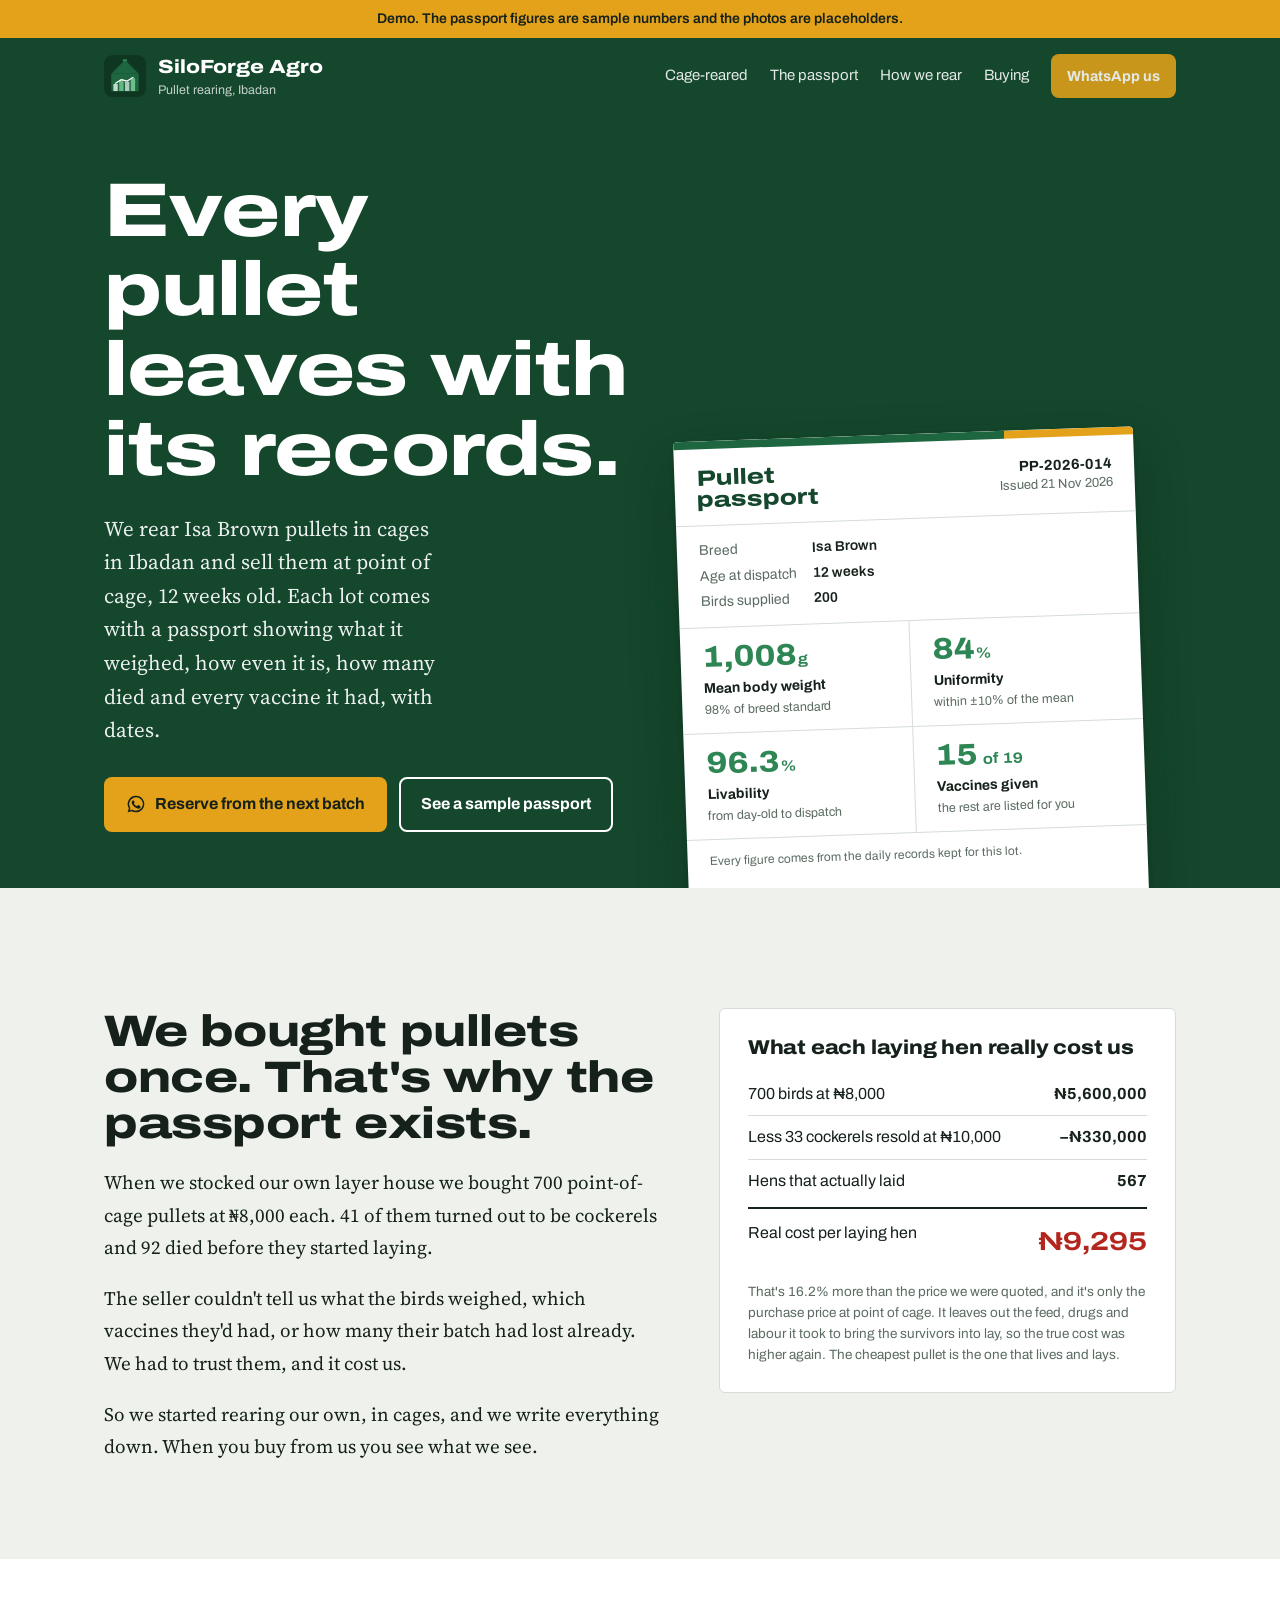
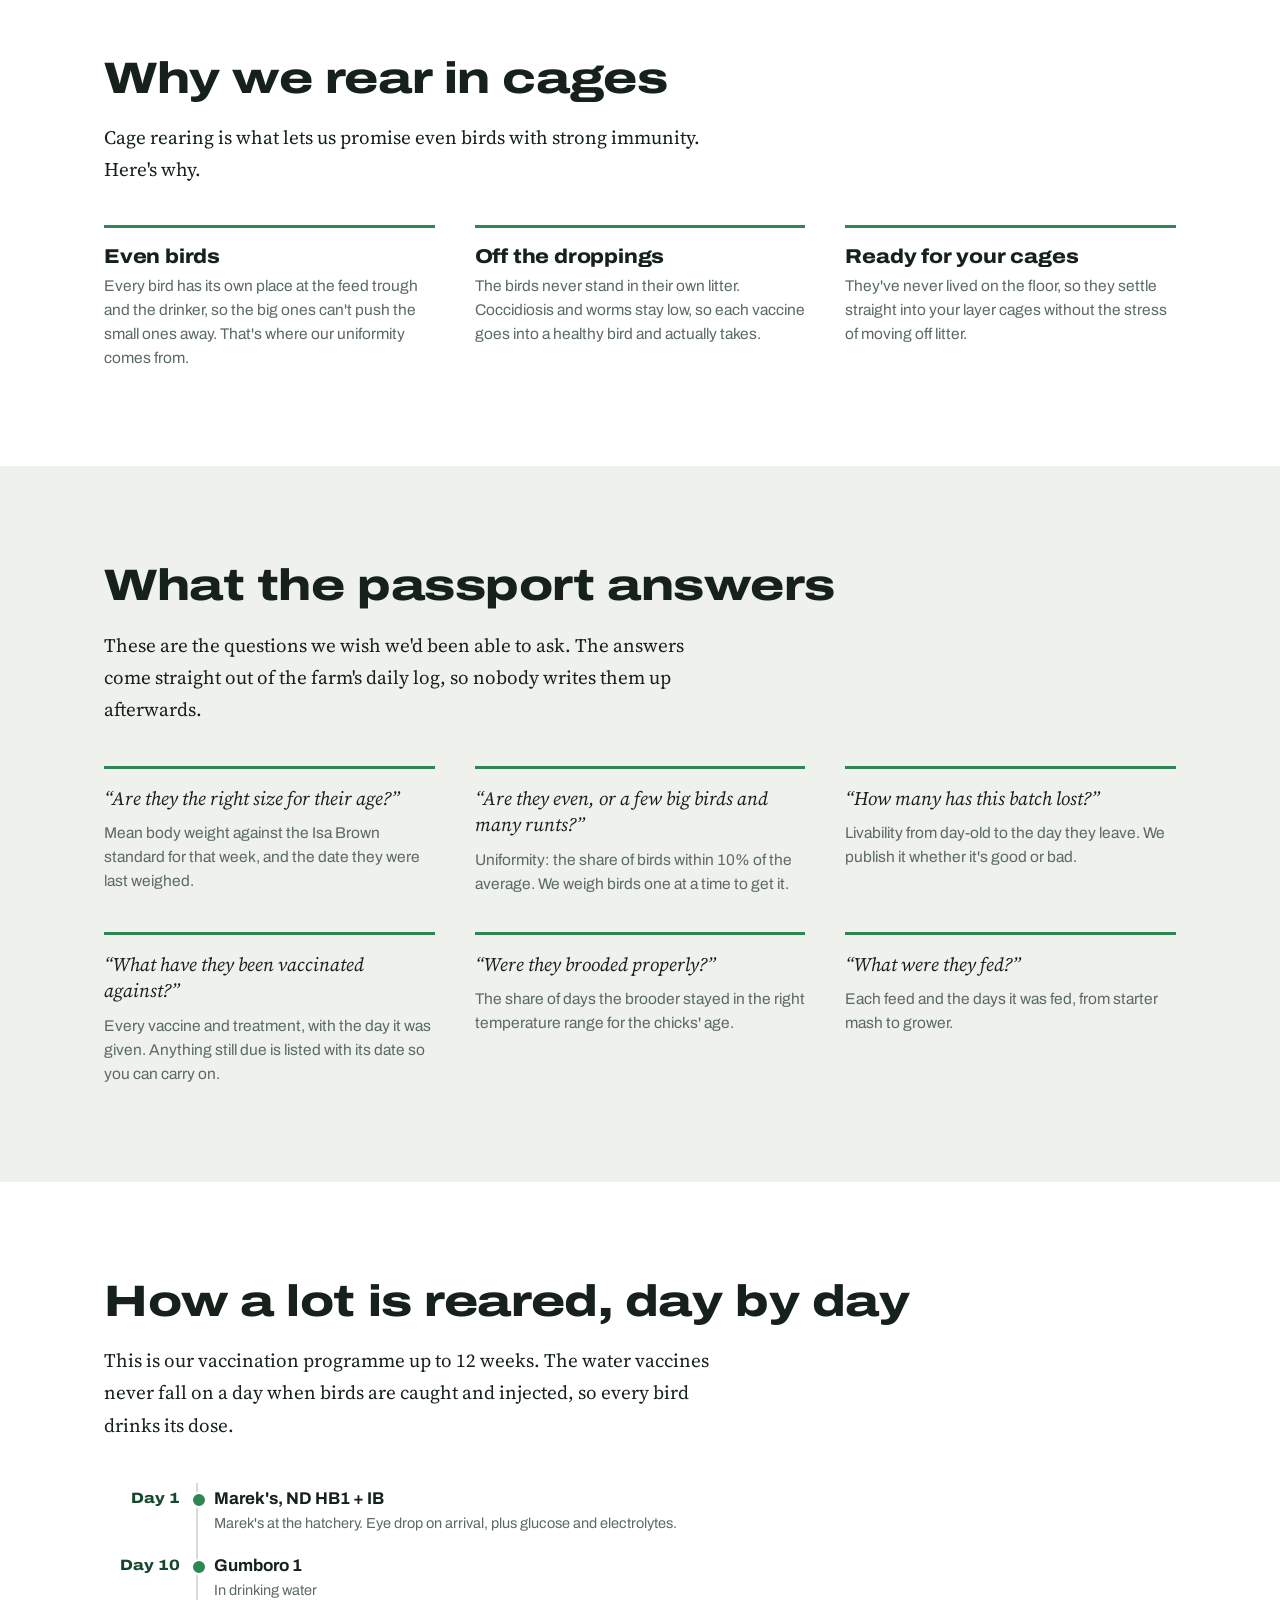
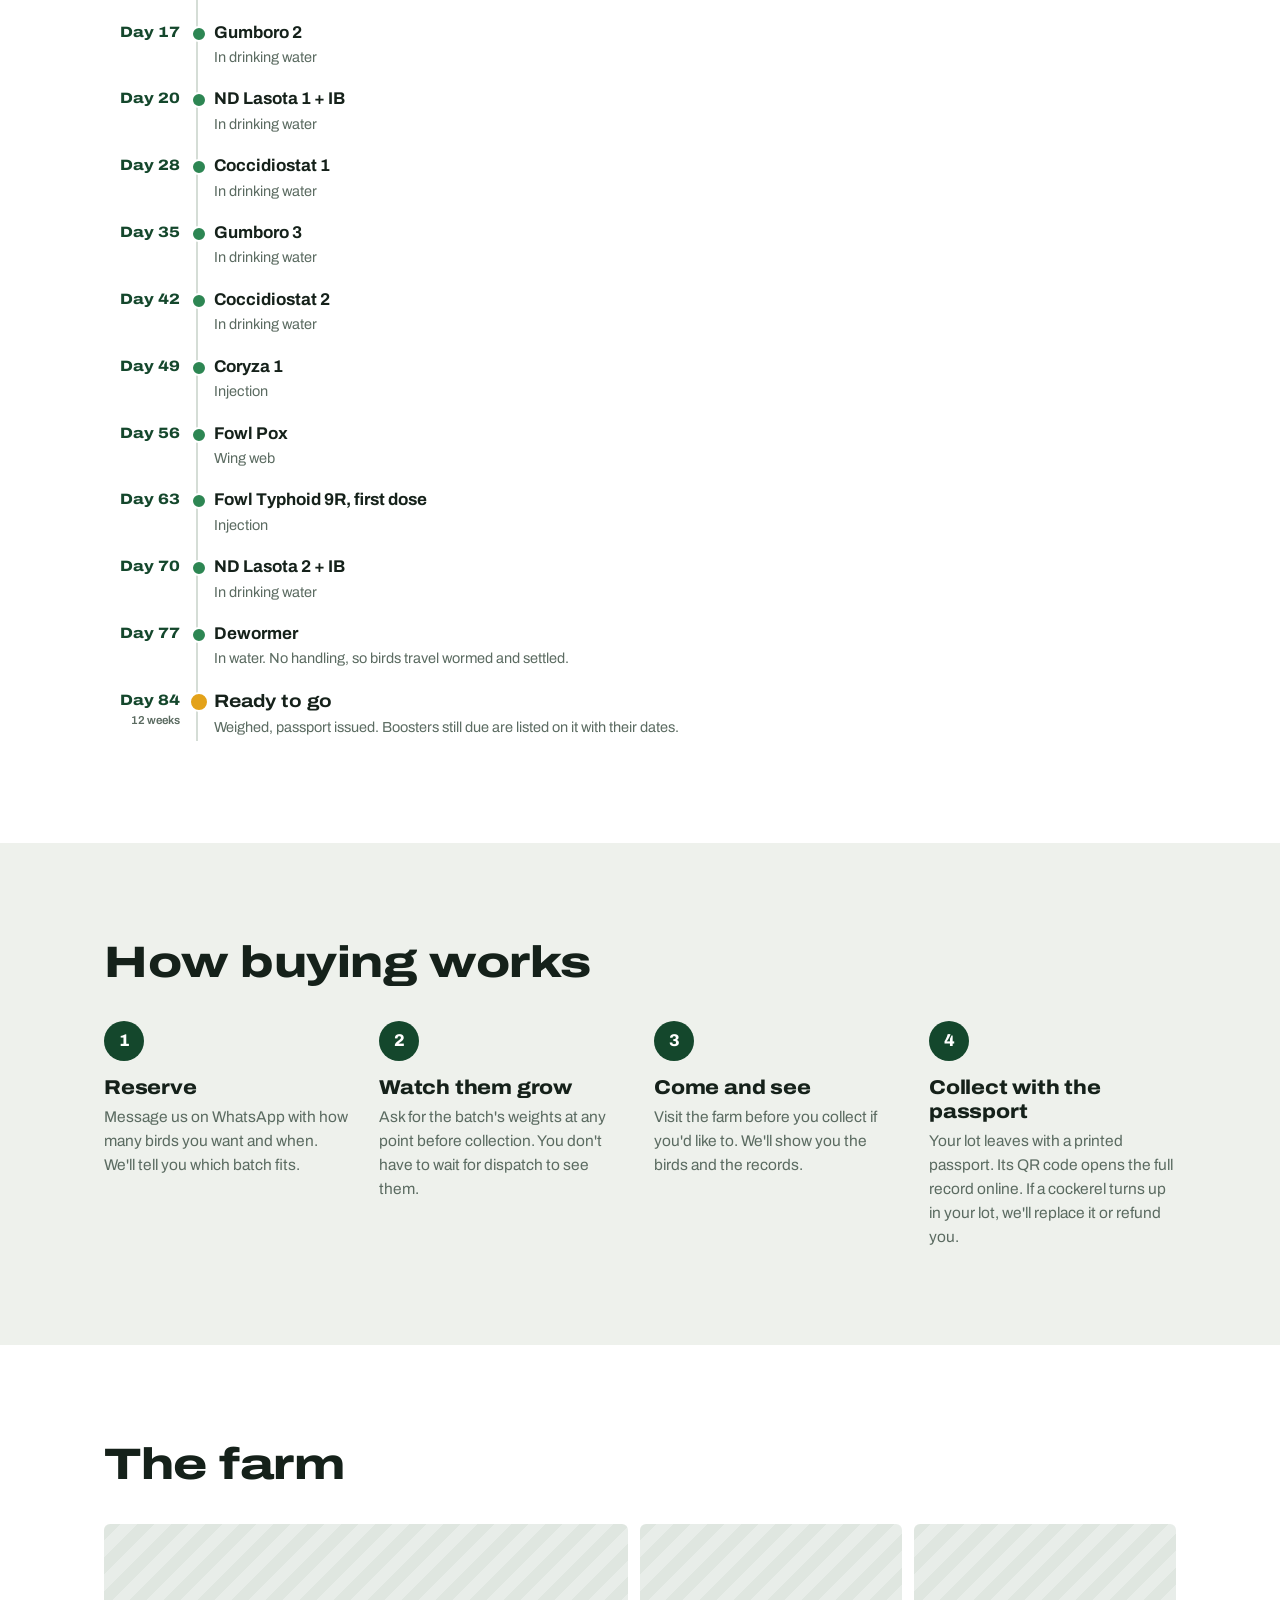
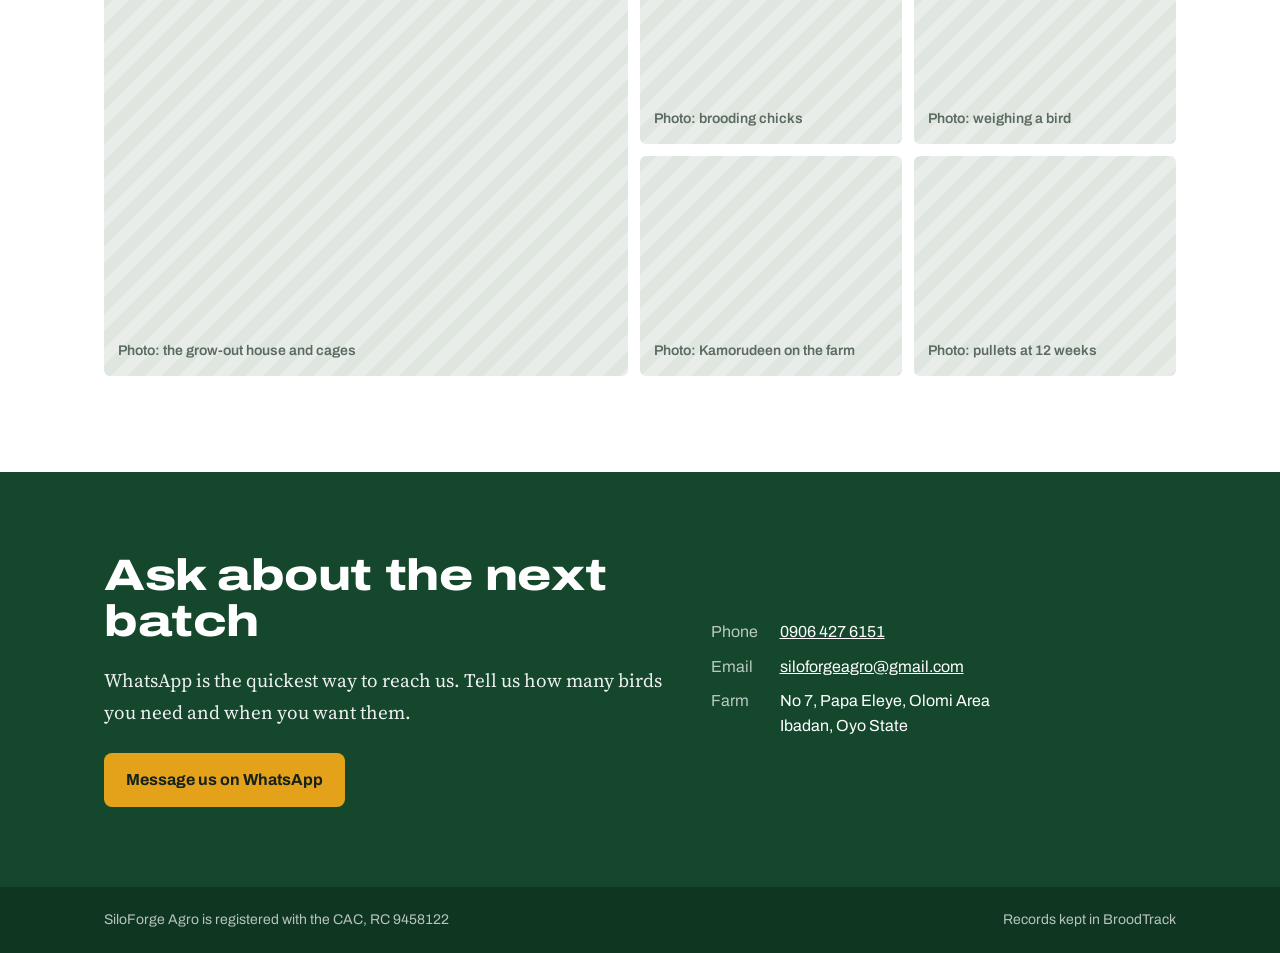
==== website/index.html @ 6c5cf76f "initiating siloforge's website." ====
<!doctype html>
<html lang="en">
<head>
<meta charset="utf-8">
<meta name="viewport" content="width=device-width,initial-scale=1">
<title>SiloForge Agro: cage-reared pullets with their records, Ibadan</title>
<meta name="description" content="Cage-reared Isa Brown pullets, sold at point of cage from Ibadan. Every lot leaves with a pullet passport: weights, uniformity, livability and the full vaccination record.">
<link rel="stylesheet" href="site.css">
</head>
<body>

<div class="demo-strip">Demo. The passport figures are sample numbers and the photos are placeholders.</div>

<header class="site-head">
  <div class="wrap">
    <a class="brand" href="index.html" aria-label="SiloForge Agro home">
      <svg viewBox="0 0 58 58" aria-hidden="true">
        <defs><clipPath id="bc"><rect x="10" y="26" width="38" height="24" rx="1"/></clipPath></defs>
        <rect width="58" height="58" rx="12" fill="#0f3621"/>
        <polygon points="29,7 48,26 10,26" fill="#1d6640"/>
        <rect x="26" y="6" width="6" height="3" rx="1" fill="#2d8653"/>
        <rect x="10" y="26" width="38" height="24" rx="1" fill="#1d6640"/>
        <g clip-path="url(#bc)">
          <rect x="13" y="40" width="6" height="10" rx=".8" fill="#fff" opacity=".75"/>
          <rect x="21" y="35" width="6" height="15" rx=".8" fill="#6dbf8a" opacity=".9"/>
          <rect x="29" y="37" width="6" height="13" rx=".8" fill="#fff" opacity=".65"/>
          <rect x="37" y="32" width="6" height="18" rx=".8" fill="#6dbf8a"/>
          <polyline points="16,39 24,34 32,36 40,31" stroke="#fff" stroke-width="1.8" fill="none" stroke-linecap="round" stroke-linejoin="round"/>
        </g>
      </svg>
      <span><b>SiloForge Agro</b><small>Pullet rearing, Ibadan</small></span>
    </a>
    <nav class="head-nav" aria-label="Main">
      <a href="#cages">Cage-reared</a>
      <a href="#passport">The passport</a>
      <a href="#programme">How we rear</a>
      <a href="#buy">Buying</a>
      <a class="btn btn-wa" href="https://wa.me/2349064276151?text=Hello%20SiloForge%20Agro%2C%20I%27d%20like%20to%20ask%20about%20your%20next%20pullet%20batch.">WhatsApp us</a>
    </nav>
  </div>
</header>

<section class="hero">
  <div class="wrap">
    <div>
      <h1>Every pullet leaves with its records.</h1>
      <p class="lede">We rear Isa Brown pullets in cages in Ibadan and sell them at point of cage, 12 weeks old. Each lot comes with a passport showing what it weighed, how even it is, how many died and every vaccine it had, with dates.</p>
      <div class="hero-actions">
        <a class="btn btn-wa" href="https://wa.me/2349064276151?text=Hello%20SiloForge%20Agro%2C%20I%27d%20like%20to%20reserve%20pullets%20from%20your%20next%20batch.">
          <svg viewBox="0 0 24 24" fill="currentColor" aria-hidden="true"><path d="M12 2a10 10 0 0 0-8.6 15.1L2 22l5-1.3A10 10 0 1 0 12 2Zm0 18.2c-1.5 0-3-.4-4.2-1.2l-.3-.2-3 .8.8-2.9-.2-.3A8.2 8.2 0 1 1 12 20.2Zm4.5-6.1c-.2-.1-1.5-.7-1.7-.8-.2-.1-.4-.1-.6.1l-.8 1c-.1.2-.3.2-.5.1a6.7 6.7 0 0 1-3.3-2.9c-.2-.4.2-.4.7-1.3.1-.2 0-.3 0-.4l-.8-1.8c-.2-.5-.4-.4-.6-.4h-.5a1 1 0 0 0-.7.3 3 3 0 0 0-.9 2.2 5.2 5.2 0 0 0 1.1 2.7 11.8 11.8 0 0 0 4.5 4c1.7.7 2.3.8 3.2.6.5-.1 1.5-.6 1.7-1.2.2-.6.2-1.1.2-1.2-.1-.1-.3-.2-.5-.3Z"/></svg>
          Reserve from the next batch</a>
        <a class="btn btn-line" href="passport.html">See a sample passport</a>
      </div>
    </div>

    <div class="hero-doc">
      <article class="pass" aria-label="Sample pullet passport">
        <div class="pass-band"></div>
        <div class="pass-top">
          <div class="pass-type">Pullet<br>passport</div>
          <div class="pass-ref"><b>PP-2026-014</b>Issued 21 Nov 2026</div>
        </div>
        <dl class="pass-facts">
          <dt>Breed</dt><dd>Isa Brown</dd>
          <dt>Age at dispatch</dt><dd>12 weeks</dd>
          <dt>Birds supplied</dt><dd>200</dd>
        </dl>
        <div class="pass-grid">
          <div class="pass-cell"><div class="pass-val">1,008<small>g</small></div><div class="pass-lbl">Mean body weight</div><div class="pass-sub">98% of breed standard</div></div>
          <div class="pass-cell"><div class="pass-val">84<small>%</small></div><div class="pass-lbl">Uniformity</div><div class="pass-sub">within ±10% of the mean</div></div>
          <div class="pass-cell"><div class="pass-val">96.3<small>%</small></div><div class="pass-lbl">Livability</div><div class="pass-sub">from day-old to dispatch</div></div>
          <div class="pass-cell"><div class="pass-val">15<small> of 19</small></div><div class="pass-lbl">Vaccines given</div><div class="pass-sub">the rest are listed for you</div></div>
        </div>
        <div class="pass-foot">Every figure comes from the daily records kept for this lot.</div>
      </article>
    </div>
  </div>
</section>

<section class="sec" id="why">
  <div class="wrap story">
    <div>
      <h2>We bought pullets once. That's why the passport exists.</h2>
      <div class="prose">
        <p>When we stocked our own layer house we bought 700 point-of-cage pullets at ₦8,000 each. 41 of them turned out to be cockerels and 92 died before they started laying.</p>
        <p>The seller couldn't tell us what the birds weighed, which vaccines they'd had, or how many their batch had lost already. We had to trust them, and it cost us.</p>
        <p>So we started rearing our own, in cages, and we write everything down. When you buy from us you see what we see.</p>
      </div>
    </div>
    <aside class="reckon" aria-label="What each laying hen really cost">
      <h3>What each laying hen really cost us</h3>
      <div class="reckon-row"><span>700 birds at ₦8,000</span><b>₦5,600,000</b></div>
      <div class="reckon-row"><span>Less 33 cockerels resold at ₦10,000</span><b>−₦330,000</b></div>
      <div class="reckon-row"><span>Hens that actually laid</span><b>567</b></div>
      <div class="reckon-row reckon-total"><span>Real cost per laying hen</span><b>₦9,295</b></div>
      <p class="reckon-note">That's 16.2% more than the price we were quoted, and it's only the purchase price at point of cage. It leaves out the feed, drugs and labour it took to bring the survivors into lay, so the true cost was higher again. The cheapest pullet is the one that lives and lays.</p>
    </aside>
  </div>
</section>

<section class="sec sec-white" id="cages">
  <div class="wrap">
    <h2>Why we rear in cages</h2>
    <p class="prose">Cage rearing is what lets us promise even birds with strong immunity. Here's why.</p>
    <div class="asks">
      <div class="ask"><h3>Even birds</h3><p>Every bird has its own place at the feed trough and the drinker, so the big ones can't push the small ones away. That's where our uniformity comes from.</p></div>
      <div class="ask"><h3>Off the droppings</h3><p>The birds never stand in their own litter. Coccidiosis and worms stay low, so each vaccine goes into a healthy bird and actually takes.</p></div>
      <div class="ask"><h3>Ready for your cages</h3><p>They've never lived on the floor, so they settle straight into your layer cages without the stress of moving off litter.</p></div>
    </div>
  </div>
</section>

<section class="sec" id="passport">
  <div class="wrap">
    <h2>What the passport answers</h2>
    <p class="prose">These are the questions we wish we'd been able to ask. The answers come straight out of the farm's daily log, so nobody writes them up afterwards.</p>
    <div class="asks">
      <div class="ask"><q>Are they the right size for their age?</q><p>Mean body weight against the Isa Brown standard for that week, and the date they were last weighed.</p></div>
      <div class="ask"><q>Are they even, or a few big birds and many runts?</q><p>Uniformity: the share of birds within 10% of the average. We weigh birds one at a time to get it.</p></div>
      <div class="ask"><q>How many has this batch lost?</q><p>Livability from day-old to the day they leave. We publish it whether it's good or bad.</p></div>
      <div class="ask"><q>What have they been vaccinated against?</q><p>Every vaccine and treatment, with the day it was given. Anything still due is listed with its date so you can carry on.</p></div>
      <div class="ask"><q>Were they brooded properly?</q><p>The share of days the brooder stayed in the right temperature range for the chicks' age.</p></div>
      <div class="ask"><q>What were they fed?</q><p>Each feed and the days it was fed, from starter mash to grower.</p></div>
    </div>
  </div>
</section>

<section class="sec sec-white" id="programme">
  <div class="wrap">
    <h2>How a lot is reared, day by day</h2>
    <p class="prose">This is our vaccination programme up to 12 weeks. The water vaccines never fall on a day when birds are caught and injected, so every bird drinks its dose.</p>
    <ol class="timeline">
      <li><div class="tl-day">Day 1</div><div class="tl-what"><b>Marek's, ND HB1 + IB</b><span>Marek's at the hatchery. Eye drop on arrival, plus glucose and electrolytes.</span></div></li>
      <li><div class="tl-day">Day 10</div><div class="tl-what"><b>Gumboro 1</b><span>In drinking water</span></div></li>
      <li><div class="tl-day">Day 17</div><div class="tl-what"><b>Gumboro 2</b><span>In drinking water</span></div></li>
      <li><div class="tl-day">Day 20</div><div class="tl-what"><b>ND Lasota 1 + IB</b><span>In drinking water</span></div></li>
      <li><div class="tl-day">Day 28</div><div class="tl-what"><b>Coccidiostat 1</b><span>In drinking water</span></div></li>
      <li><div class="tl-day">Day 35</div><div class="tl-what"><b>Gumboro 3</b><span>In drinking water</span></div></li>
      <li><div class="tl-day">Day 42</div><div class="tl-what"><b>Coccidiostat 2</b><span>In drinking water</span></div></li>
      <li><div class="tl-day">Day 49</div><div class="tl-what"><b>Coryza 1</b><span>Injection</span></div></li>
      <li><div class="tl-day">Day 56</div><div class="tl-what"><b>Fowl Pox</b><span>Wing web</span></div></li>
      <li><div class="tl-day">Day 63</div><div class="tl-what"><b>Fowl Typhoid 9R, first dose</b><span>Injection</span></div></li>
      <li><div class="tl-day">Day 70</div><div class="tl-what"><b>ND Lasota 2 + IB</b><span>In drinking water</span></div></li>
      <li><div class="tl-day">Day 77</div><div class="tl-what"><b>Dewormer</b><span>In water. No handling, so birds travel wormed and settled.</span></div></li>
      <li class="sale"><div class="tl-day">Day 84<small>12 weeks</small></div><div class="tl-what"><b>Ready to go</b><span>Weighed, passport issued. Boosters still due are listed on it with their dates.</span></div></li>
    </ol>
  </div>
</section>

<section class="sec" id="buy">
  <div class="wrap">
    <h2>How buying works</h2>
    <ol class="steps">
      <li><h3>Reserve</h3><p>Message us on WhatsApp with how many birds you want and when. We'll tell you which batch fits.</p></li>
      <li><h3>Watch them grow</h3><p>Ask for the batch's weights at any point before collection. You don't have to wait for dispatch to see them.</p></li>
      <li><h3>Come and see</h3><p>Visit the farm before you collect if you'd like to. We'll show you the birds and the records.</p></li>
      <li><h3>Collect with the passport</h3><p>Your lot leaves with a printed passport. Its QR code opens the full record online. If a cockerel turns up in your lot, we'll replace it or refund you.</p></li>
    </ol>
  </div>
</section>

<section class="sec sec-white">
  <div class="wrap">
    <h2>The farm</h2>
    <div class="photos" aria-label="Photo placeholders">
      <div class="ph">Photo: the grow-out house and cages</div>
      <div class="ph">Photo: brooding chicks</div>
      <div class="ph">Photo: weighing a bird</div>
      <div class="ph">Photo: Kamorudeen on the farm</div>
      <div class="ph">Photo: pullets at 12 weeks</div>
    </div>
  </div>
</section>

<section class="contact" id="contact">
  <div class="wrap">
    <div>
      <h2>Ask about the next batch</h2>
      <p class="prose">WhatsApp is the quickest way to reach us. Tell us how many birds you need and when you want them.</p>
      <p style="margin-top:24px"><a class="btn btn-wa" href="https://wa.me/2349064276151?text=Hello%20SiloForge%20Agro%2C%20I%27d%20like%20to%20ask%20about%20your%20next%20pullet%20batch.">Message us on WhatsApp</a></p>
    </div>
    <dl>
      <dt>Phone</dt><dd><a href="tel:+2349064276151">0906 427 6151</a></dd>
      <dt>Email</dt><dd><a href="mailto:siloforgeagro@gmail.com">siloforgeagro@gmail.com</a></dd>
      <dt>Farm</dt><dd>No 7, Papa Eleye, Olomi Area<br>Ibadan, Oyo State</dd>
    </dl>
  </div>
</section>

<footer class="foot">
  <div class="wrap">
    <span>SiloForge Agro is registered with the CAC, RC 9458122</span>
    <span>Records kept in BroodTrack</span>
  </div>
</footer>

</body>
</html>
---- website/site.css ----
/* SiloForge Agro — public site. Shared by index.html and passport.html.
   Palette is the logo's greens plus yolk; paper is a cool field-grey rather
   than cream so the documents (white) sit visibly on top of it. */
@import url('https://fonts.googleapis.com/css2?family=Archivo:wdth,wght@62..125,400..800&family=Source+Serif+4:opsz,wght@8..60,400;8..60,600&display=swap');

:root{
  --forest:#14472c;   /* logo badge */
  --leaf:#1d6640;     /* logo silo */
  --sprout:#2d8653;   /* logo accent */
  --yolk:#e3a21a;
  --yolk-deep:#8a5c00;
  --paper:#eef1ec;
  --sheet:#ffffff;
  --ink:#15211a;
  --muted:#5b6b61;
  --edge:#d5ddd6;
  --warn:#b3261e;
  --wrap:1120px;
}
*{box-sizing:border-box;margin:0;padding:0}
html{scroll-behavior:smooth}
@media (prefers-reduced-motion:reduce){html{scroll-behavior:auto}*{animation:none!important;transition:none!important}}
body{font-family:'Archivo',system-ui,sans-serif;font-size:17px;line-height:1.55;color:var(--ink);background:var(--paper);font-variant-numeric:tabular-nums}
a{color:var(--leaf)}
:focus-visible{outline:3px solid var(--yolk);outline-offset:3px;border-radius:3px}
img{max-width:100%;display:block}
.wrap{max-width:var(--wrap);margin:0 auto;padding:0 24px}
.prose{font-family:'Source Serif 4',Georgia,serif;font-size:19px;line-height:1.7;max-width:62ch}
.prose p+p{margin-top:1em}

/* Display type: Archivo pushed wide and heavy, the way stencilled lettering
   sits on a feed sack. Only headings get the width; body stays normal. */
h1,h2,h3{font-stretch:125%;font-weight:800;line-height:1.05;letter-spacing:-.01em}
h1{font-size:clamp(40px,6.4vw,76px)}
h2{font-size:clamp(28px,3.6vw,44px);margin-bottom:20px}
h3{font-size:20px;font-stretch:112%;line-height:1.2;margin-bottom:6px}

/* ── Demo strip ── */
.demo-strip{background:var(--yolk);color:var(--ink);font-size:14px;font-weight:600;text-align:center;padding:8px 16px}

/* ── Header ── */
.site-head{background:var(--forest);color:#fff}
.site-head .wrap{display:flex;align-items:center;justify-content:space-between;gap:16px;padding-top:14px;padding-bottom:14px}
.brand{display:flex;align-items:center;gap:12px;color:#fff;text-decoration:none}
.brand svg{width:42px;height:42px;flex-shrink:0}
.brand b{display:block;font-stretch:118%;font-size:19px;font-weight:800}
.brand small{display:block;font-size:12.5px;opacity:.75}
.head-nav{display:flex;gap:22px;align-items:center;font-size:15px}
.head-nav a{color:#fff;text-decoration:none;opacity:.88}
.head-nav a:hover{opacity:1;text-decoration:underline}
@media (max-width:760px){.head-nav a:not(.btn){display:none}}

.btn{display:inline-flex;align-items:center;gap:9px;font:inherit;font-weight:700;font-size:16px;padding:13px 20px;border-radius:8px;text-decoration:none;border:2px solid transparent;cursor:pointer}
.btn-wa{background:var(--yolk);color:var(--ink)}
.btn-wa:hover{background:#f0b437}
.btn-line{border-color:currentColor;color:inherit}
.btn svg{width:20px;height:20px}
.head-nav .btn{padding:9px 14px;font-size:14.5px}

/* ── Hero: the passport is the hero ── */
.hero{background:var(--forest);color:#fff;padding:56px 0 0;overflow:hidden}
.hero .wrap>*,.story>*,.contact .wrap>*,.pp-page .wrap>*{min-width:0}
.hero .wrap{display:grid;grid-template-columns:1.05fr .95fr;gap:48px;align-items:end}
.hero h1{margin-bottom:22px}
.hero .lede{font-family:'Source Serif 4',Georgia,serif;font-size:21px;line-height:1.6;max-width:34ch;opacity:.92;margin-bottom:30px}
.hero-actions{display:flex;flex-wrap:wrap;gap:12px;margin-bottom:56px}
.hero-doc{align-self:end;transform:translateY(40px) rotate(-2deg);transform-origin:bottom left}
@media (max-width:900px){
  .hero .wrap{grid-template-columns:1fr;gap:8px}
  .hero-doc{transform:translateY(32px) rotate(-1.5deg)}
  .hero-actions{margin-bottom:28px}
}

/* ── The passport sheet (used in the hero and on passport.html) ── */
.pass{background:var(--sheet);color:var(--ink);border-radius:4px;box-shadow:0 2px 4px rgba(10,30,18,.18),0 22px 50px rgba(10,30,18,.28);max-width:460px;width:100%;overflow:hidden}
.pass-band{height:8px;background:linear-gradient(90deg,var(--leaf) 0 72%,var(--yolk) 72% 100%)}
.pass-top{display:flex;justify-content:space-between;align-items:flex-start;gap:14px;padding:18px 22px 14px;border-bottom:1px solid var(--edge)}
.pass-type{font-stretch:125%;font-weight:800;font-size:22px;line-height:1;color:var(--forest)}
.pass-ref{text-align:right;font-size:13px;color:var(--muted);line-height:1.4}
.pass-ref b{display:block;color:var(--ink);font-size:14.5px}
.pass-facts{display:grid;grid-template-columns:auto 1fr;gap:4px 16px;padding:14px 22px;font-size:14px;border-bottom:1px solid var(--edge)}
.pass-facts dt{color:var(--muted)}
.pass-facts dd{font-weight:600}
.pass-grid{display:grid;grid-template-columns:1fr 1fr}
.pass-cell{padding:14px 22px;border-bottom:1px solid var(--edge)}
.pass-cell:nth-child(odd){border-right:1px solid var(--edge)}
.pass-val{font-stretch:110%;font-weight:800;font-size:30px;line-height:1;color:var(--sprout)}
.pass-val small{font-size:15px;font-weight:700;margin-left:1px}
.pass-val.amber{color:var(--yolk-deep)}
.pass-lbl{font-weight:700;font-size:14px;margin-top:6px}
.pass-sub{font-size:12.5px;color:var(--muted);line-height:1.4;margin-top:2px}
.pass-sec{padding:14px 22px;border-bottom:1px solid var(--edge)}
.pass-sec-hd{display:flex;justify-content:space-between;align-items:baseline;font-weight:700;font-size:14px;margin-bottom:9px}
.pass-sec-hd span{font-weight:600;font-size:12.5px;color:var(--sprout)}
.chips{display:flex;flex-wrap:wrap;gap:5px}
.chip{font-size:12px;font-weight:600;padding:4px 9px;border-radius:20px;background:#e6f2ea;color:var(--forest)}
.chip.todo{background:#fbf1dc;color:var(--yolk-deep)}
.pass-foot{padding:12px 22px 16px;font-size:12px;color:var(--muted);line-height:1.5}
.hero-doc .pass-foot{padding-bottom:56px}

/* Spread bar: same geometry as the printed passport — axis fixed at ±25%
   of the mean so a tight flock and a ragged one look different. */
.spread{padding:12px 22px 14px;border-bottom:1px solid var(--edge)}
.spread-row{display:flex;align-items:center;gap:9px;font-size:11.5px;color:var(--muted);margin:8px 0 6px}
.spread-bar{position:relative;flex:1;height:16px;background:#f1f4f1;border-radius:2px}
.spread-band{position:absolute;top:-3px;bottom:-3px;border:1.5px dashed var(--sprout);border-radius:2px}
.spread-fill{position:absolute;top:4px;bottom:4px;background:var(--sprout);opacity:.28}
.spread-core{position:absolute;top:4px;bottom:4px;background:var(--sprout)}
.spread-mean{position:absolute;top:-4px;bottom:-4px;width:3px;margin-left:-1.5px;background:var(--forest)}
.spread-cap{font-size:12px;color:var(--muted);text-align:center}

/* ── Sections ── */
.sec{padding:96px 0}
.sec-white{background:var(--sheet)}
.hero+.sec{padding-top:120px}

/* Story: the farm's own numbers, set as a reckoning. */
.story{display:grid;grid-template-columns:1.1fr .9fr;gap:56px;align-items:start}
.reckon{background:var(--sheet);border:1px solid var(--edge);border-radius:6px;padding:26px 28px;font-size:16px}
.reckon h3{margin-bottom:14px}
.reckon-row{display:flex;justify-content:space-between;gap:16px;padding:9px 0;border-top:1px solid var(--edge)}
.reckon-row:first-of-type{border-top:none}
.reckon-row b{font-weight:700}
.reckon-total{border-top:2px solid var(--ink);margin-top:4px;padding-top:12px}
.reckon-total b{font-stretch:120%;font-size:26px;color:var(--warn)}
.reckon-note{font-size:13.5px;color:var(--muted);margin-top:12px}
@media (max-width:900px){.story{grid-template-columns:1fr;gap:32px}}

/* What's on the passport: each item is a question a buyer asks. */
.asks{display:grid;grid-template-columns:repeat(3,1fr);gap:36px 40px;margin-top:40px}
.ask{border-top:3px solid var(--sprout);padding-top:16px}
.ask q{display:block;font-family:'Source Serif 4',Georgia,serif;font-style:italic;font-size:19px;line-height:1.4;margin-bottom:10px;quotes:"\201C" "\201D"}
.ask p{font-size:15.5px;color:var(--muted)}
@media (max-width:900px){.asks{grid-template-columns:1fr 1fr}}
@media (max-width:600px){.asks{grid-template-columns:1fr}}

/* Programme timeline: a real sequence, so it is numbered by day of age. */
.timeline{list-style:none;margin-top:36px;position:relative;max-width:760px}
.timeline::before{content:"";position:absolute;left:92px;top:6px;bottom:6px;width:2px;background:var(--edge)}
.timeline li{display:grid;grid-template-columns:76px 1fr;gap:34px;padding:9px 0;position:relative}
.tl-day{font-stretch:115%;font-weight:800;font-size:15px;color:var(--forest);text-align:right;padding-top:1px}
.tl-day small{display:block;font-size:11.5px;font-weight:600;color:var(--muted);font-stretch:100%}
.timeline li::after{content:"";position:absolute;left:87px;top:15px;width:12px;height:12px;border-radius:50%;background:var(--sprout);border:2px solid var(--sheet)}
.timeline li.sale::after{background:var(--yolk);width:16px;height:16px;left:85px;top:13px}
.tl-what b{font-weight:700}
.tl-what span{display:block;font-size:14.5px;color:var(--muted)}
.timeline li.sale .tl-what b{font-stretch:115%;font-size:18px}

/* Buying steps */
.steps{list-style:none;counter-reset:s;display:grid;grid-template-columns:repeat(4,1fr);gap:28px;margin-top:36px}
.steps li{counter-increment:s}
.steps li::before{content:counter(s);display:flex;align-items:center;justify-content:center;width:40px;height:40px;border-radius:50%;background:var(--forest);color:#fff;font-weight:800;margin-bottom:14px}
.steps p{font-size:15.5px;color:var(--muted)}
@media (max-width:900px){.steps{grid-template-columns:1fr 1fr}}
@media (max-width:520px){.steps{grid-template-columns:1fr}}

/* Photo placeholders — to be replaced on the shoot day. */
.photos{display:grid;grid-template-columns:2fr 1fr 1fr;grid-template-rows:220px 220px;gap:12px;margin-top:36px}
.ph{background:repeating-linear-gradient(135deg,#dfe6e0 0 12px,#e8ede9 12px 24px);border-radius:6px;display:flex;align-items:flex-end;padding:14px;font-size:14px;font-weight:600;color:var(--muted)}
.ph:first-child{grid-row:span 2}
@media (max-width:760px){.photos{grid-template-columns:1fr 1fr;grid-template-rows:200px 160px 160px}.ph:first-child{grid-column:span 2;grid-row:auto}}

/* ── Contact / footer ── */
.contact{background:var(--forest);color:#fff;padding:80px 0}
.contact .wrap{display:grid;grid-template-columns:1.2fr 1fr;gap:48px;align-items:center}
.contact .prose{color:#fff;opacity:.92}
.contact dl{display:grid;grid-template-columns:auto 1fr;gap:10px 22px;font-size:16px}
.contact dt{opacity:.7}
.contact dd a{color:#fff}
@media (max-width:900px){.contact .wrap{grid-template-columns:1fr}}
.foot{background:#0f3621;color:rgba(255,255,255,.7);font-size:14px;padding:22px 0}
.foot .wrap{display:flex;flex-wrap:wrap;justify-content:space-between;gap:10px}

/* ── passport.html page ── */
.pp-page{padding:40px 0 80px}
.pp-page .wrap{display:grid;grid-template-columns:460px 1fr;gap:56px;align-items:start}
.pp-page .pass{position:sticky;top:24px}
.verify{display:flex;gap:12px;align-items:flex-start;background:#e6f2ea;border-radius:6px;padding:14px 16px;margin-bottom:28px;font-size:15px}
.verify svg{width:24px;height:24px;flex-shrink:0;color:var(--sprout)}
.weights{width:100%;border-collapse:collapse;font-size:15px;margin:14px 0 36px}
.weights th,.weights td{padding:8px 10px;text-align:right;border-bottom:1px solid var(--edge)}
.weights th:first-child,.weights td:first-child{text-align:left}
.weights th{font-weight:700;color:var(--muted);font-size:13.5px}
.weights td.ok{color:var(--sprout);font-weight:700}
.weights td.low{color:var(--yolk-deep);font-weight:700}
.pp-page h2{font-size:28px;margin:8px 0 6px}
.pp-page .note{font-size:14.5px;color:var(--muted);max-width:60ch}
@media (max-width:980px){.pp-page .wrap{grid-template-columns:1fr}.pp-page .pass{position:static;margin:0 auto}}
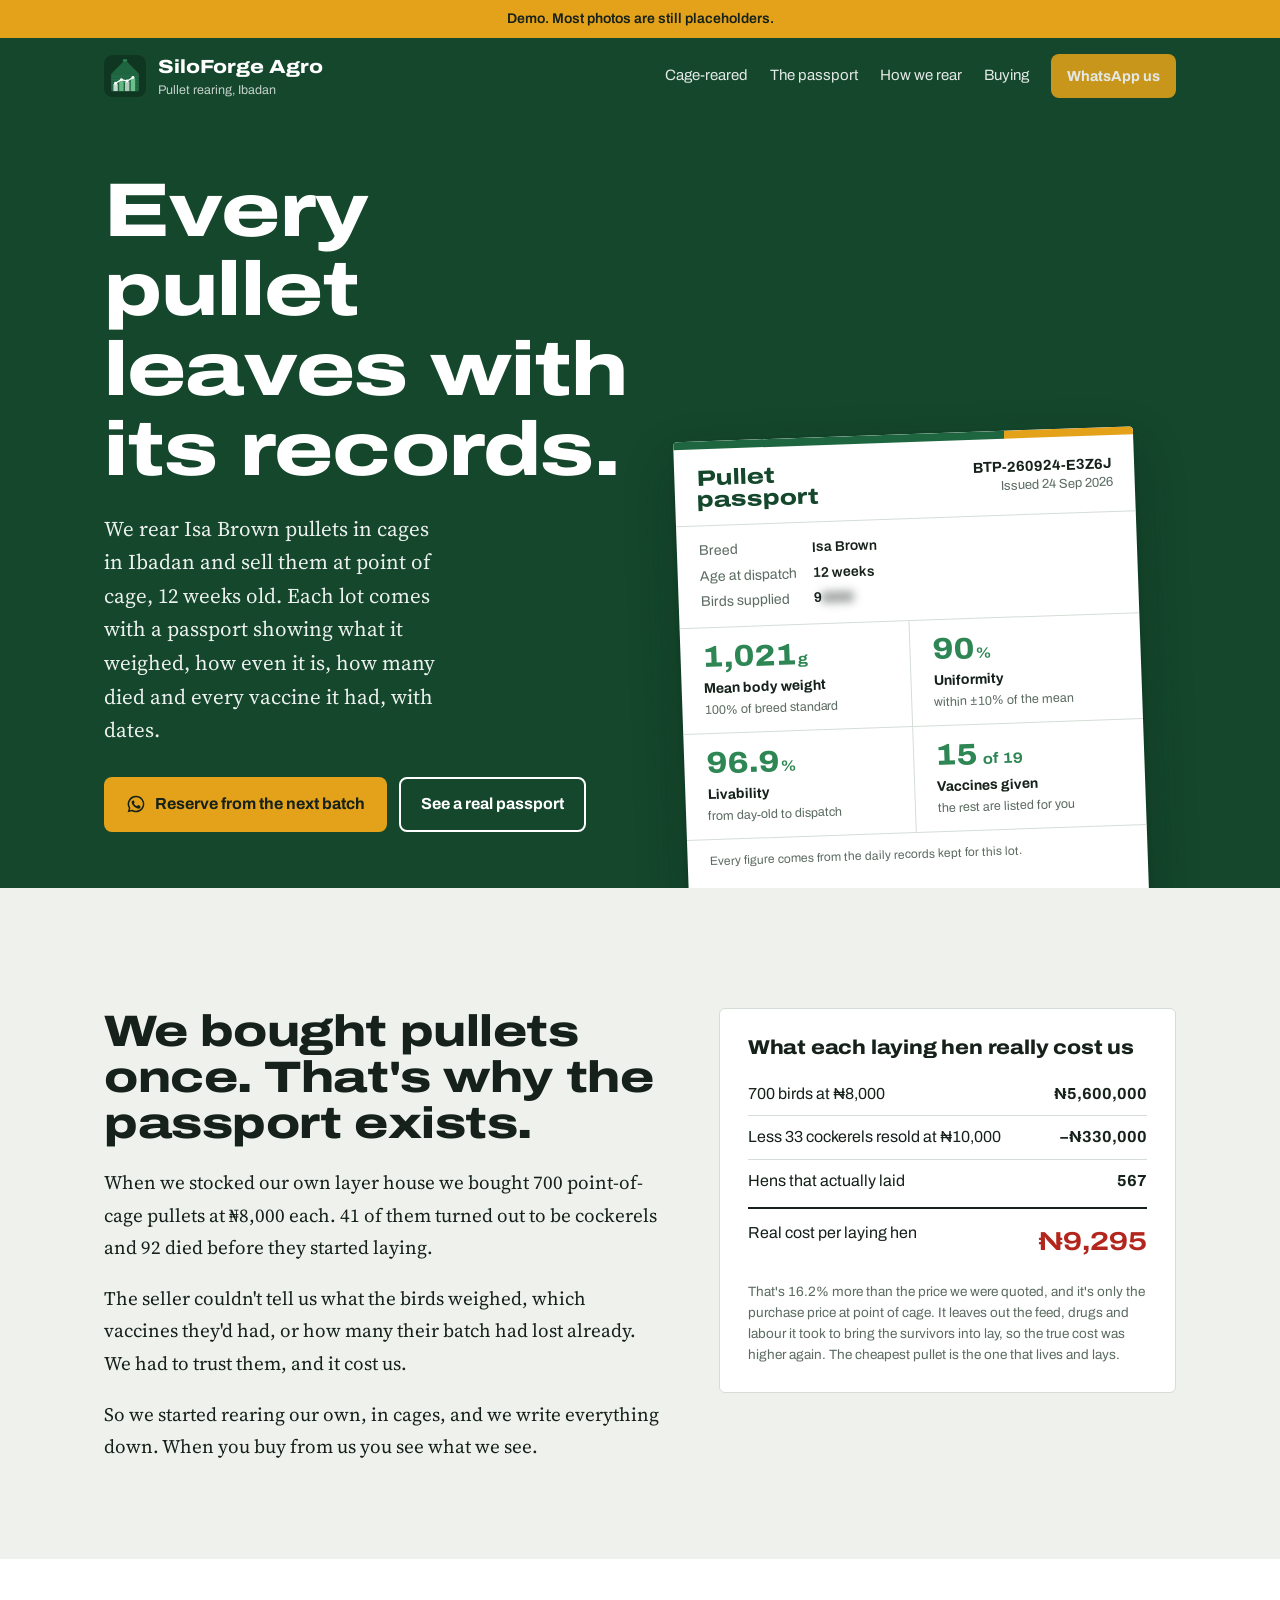
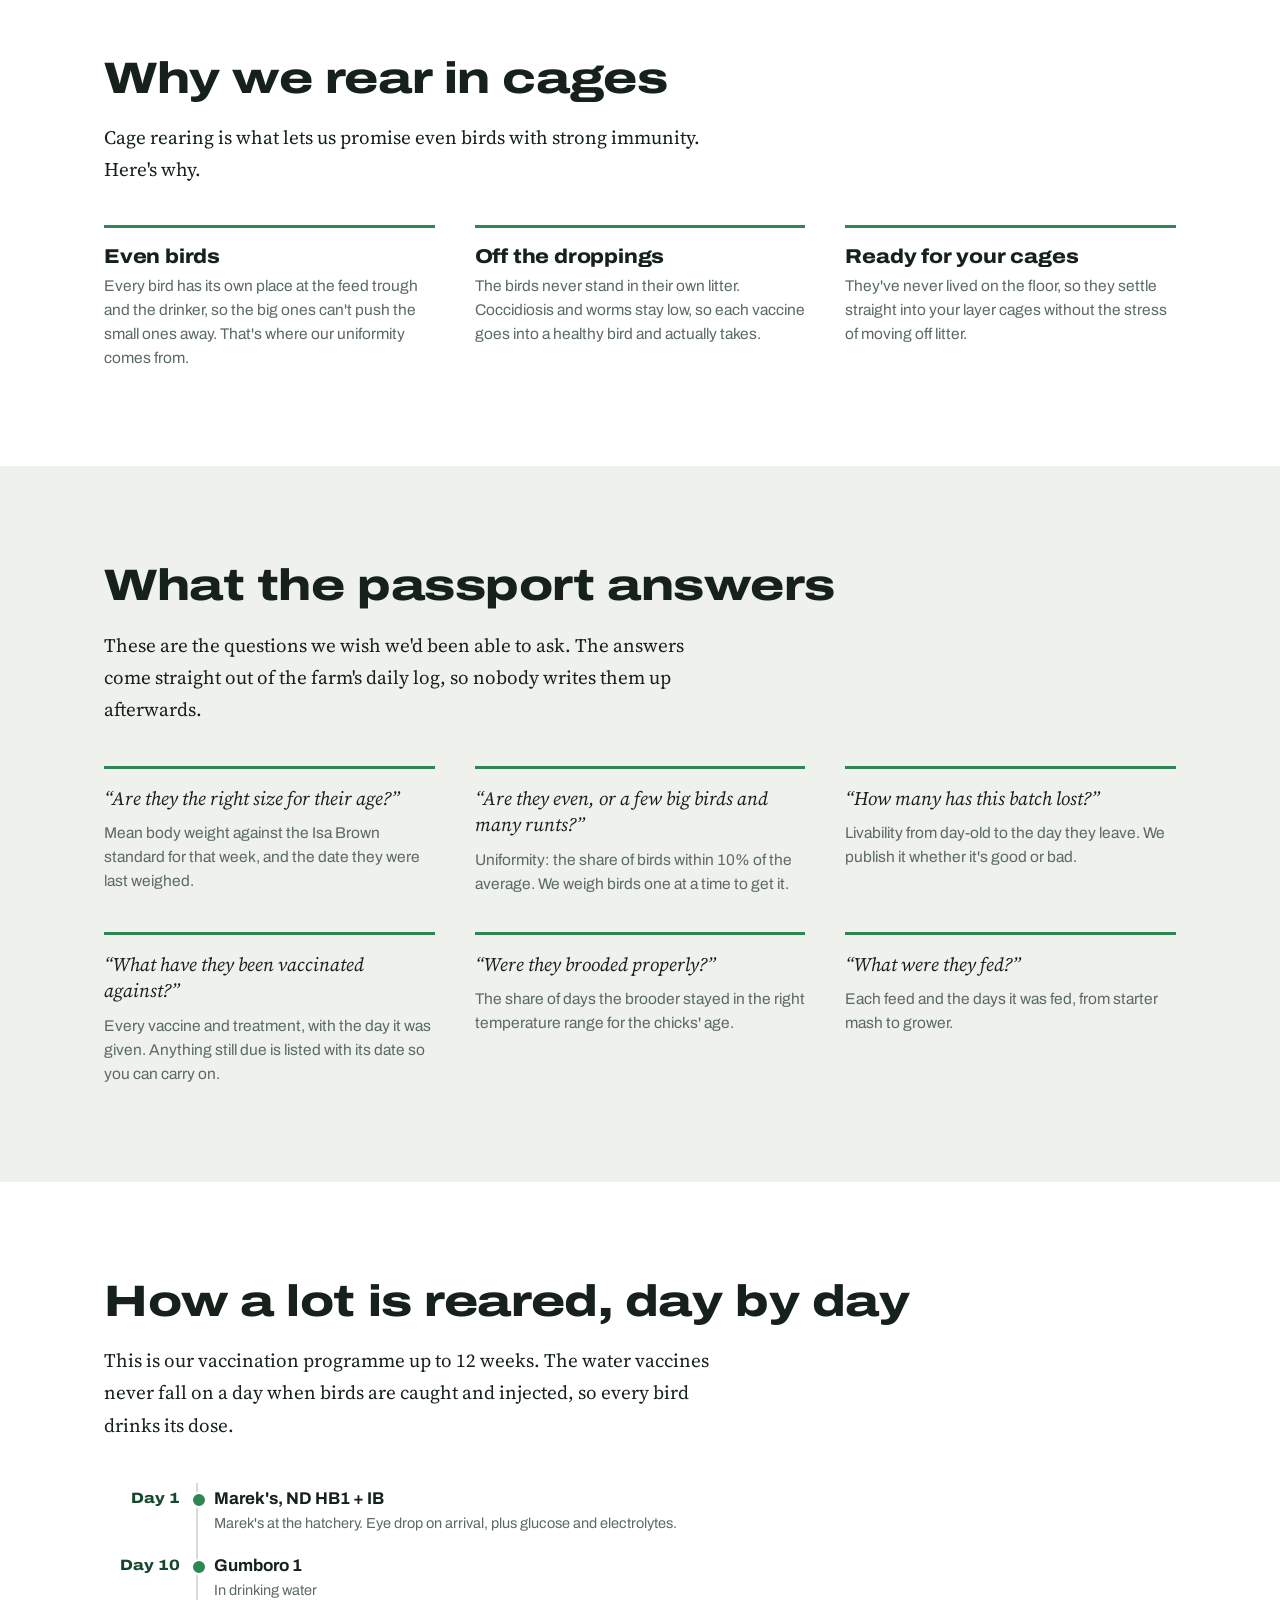
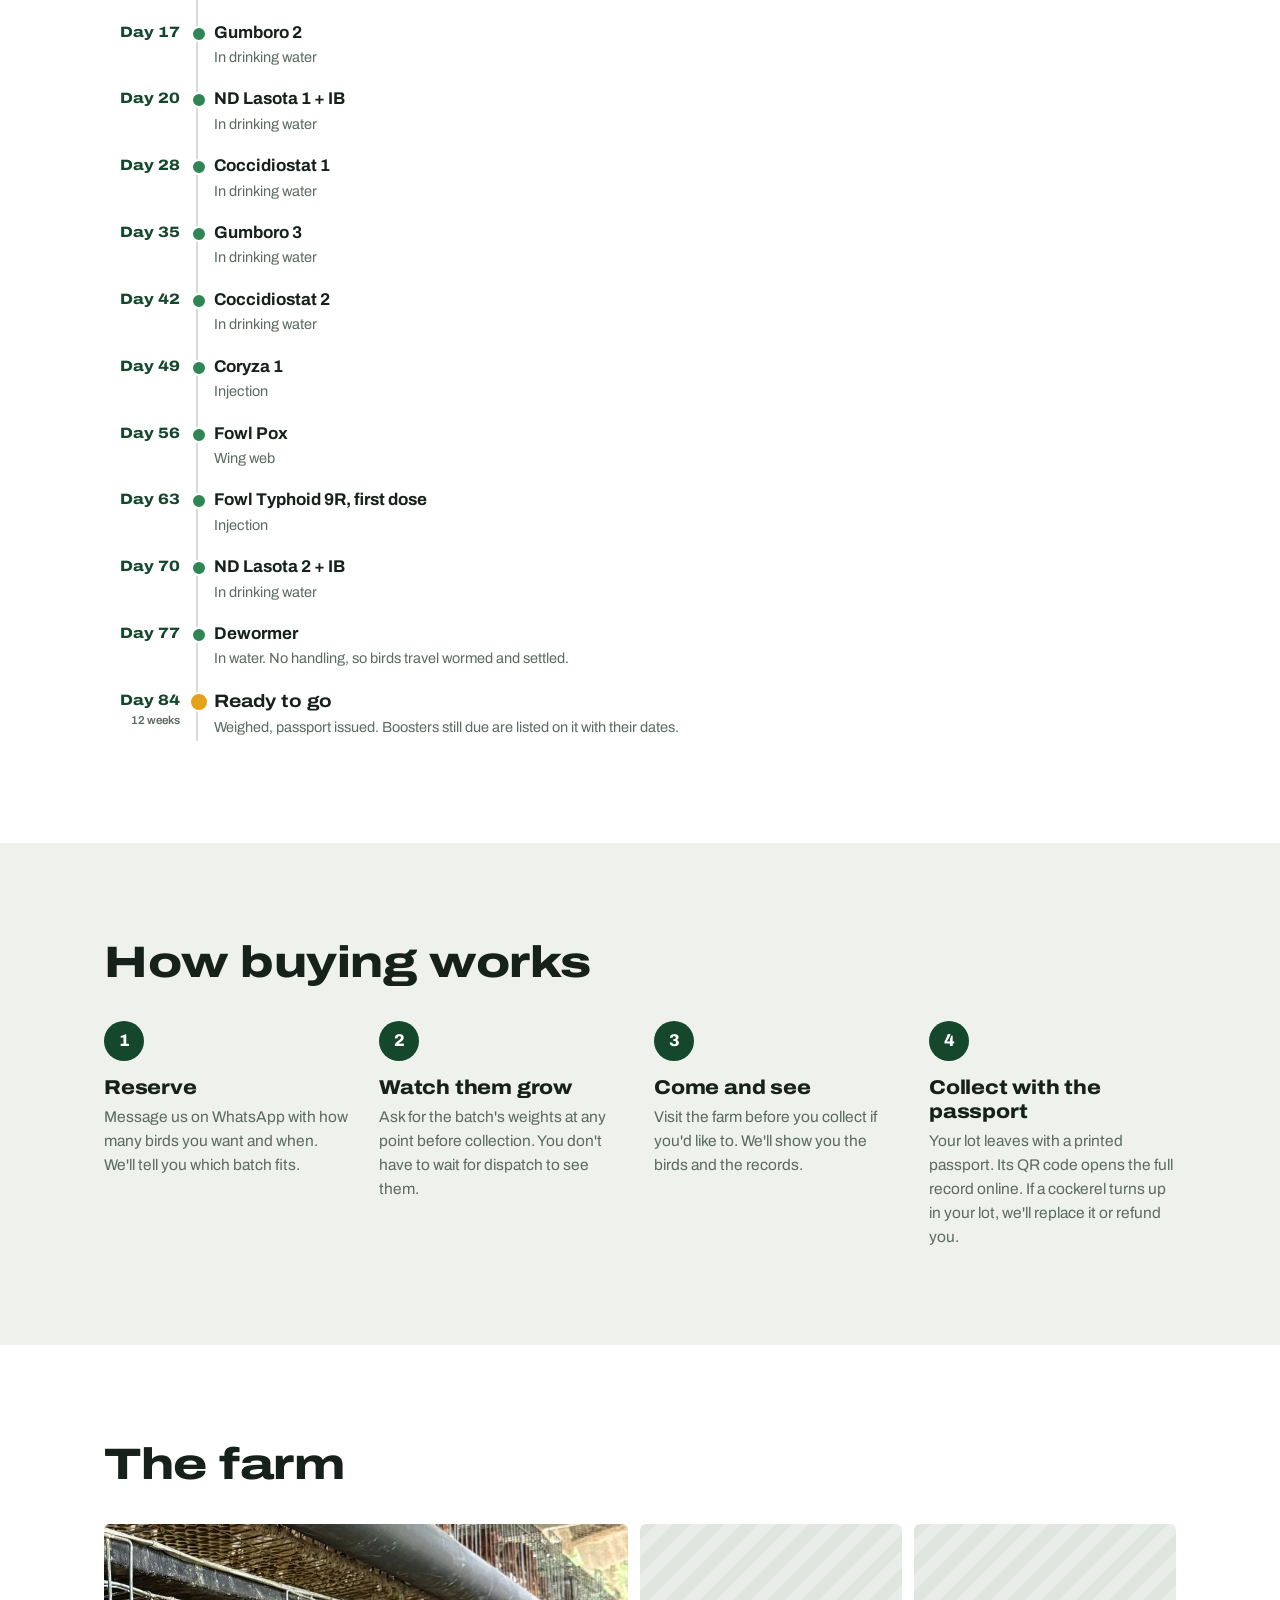
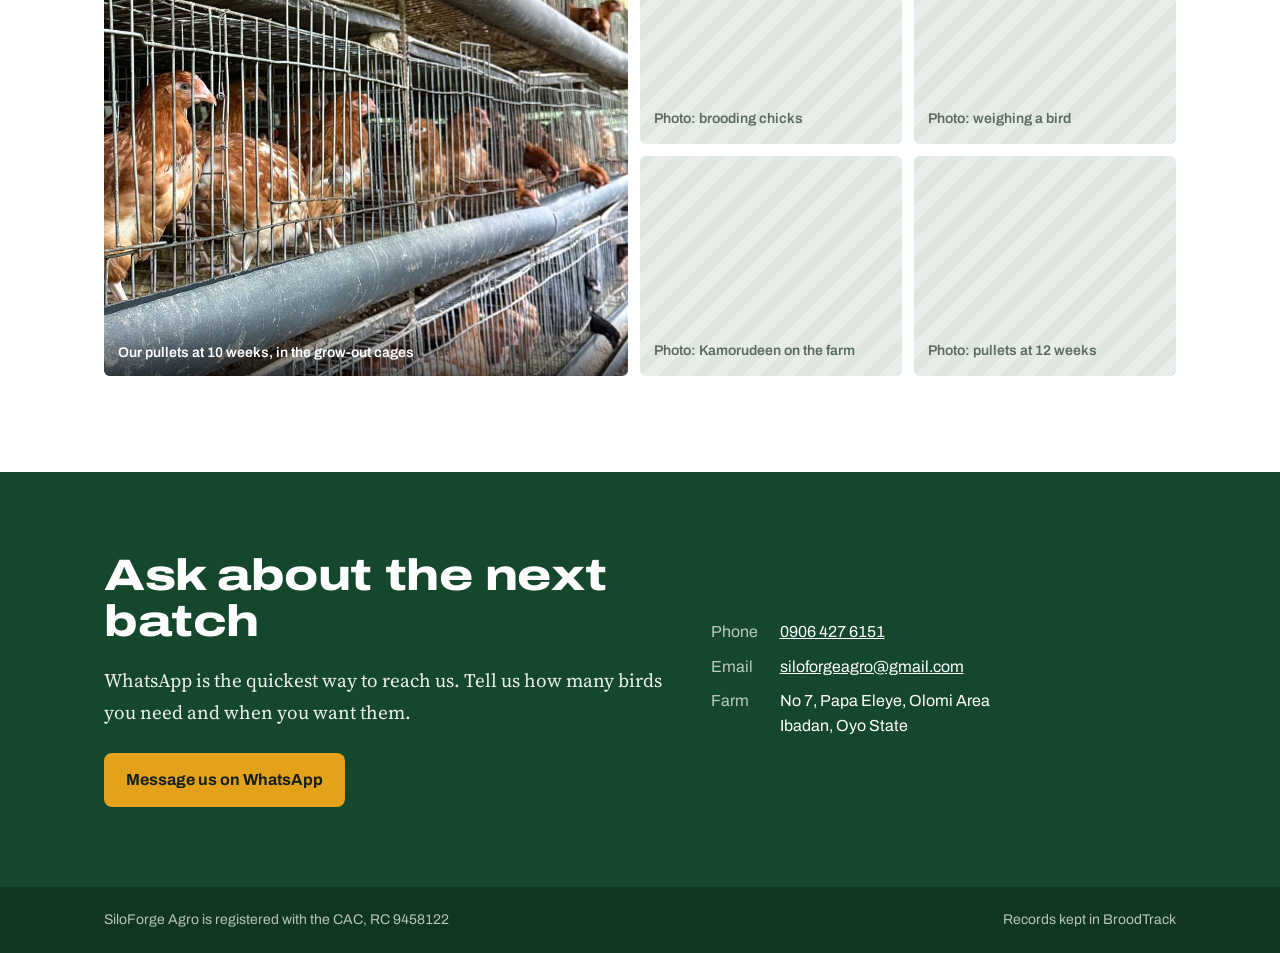
==== commit 56eeffc6: "Website: real pullet passport, letterhead logo, first farm photo The sample passport is replaced by " ====
--- a/website/index.html
+++ b/website/index.html
@@ -6,27 +6,62 @@
 <title>SiloForge Agro: cage-reared pullets with their records, Ibadan</title>
 <meta name="description" content="Cage-reared Isa Brown pullets, sold at point of cage from Ibadan. Every lot leaves with a pullet passport: weights, uniformity, livability and the full vaccination record.">
 <link rel="stylesheet" href="site.css">
+<link rel="icon" href="logo.svg" type="image/svg+xml">
+<link rel="icon" href="img/icon-32.png" sizes="32x32" type="image/png">
+<link rel="apple-touch-icon" href="img/icon-180.png">
+<meta name="theme-color" content="#14472c">
+<!-- Link preview (WhatsApp, Facebook). og:image must become a full https:// address once the domain is live. -->
+<meta property="og:type" content="website">
+<meta property="og:site_name" content="SiloForge Agro">
+<meta property="og:title" content="SiloForge Agro: cage-reared Isa Brown pullets, Ibadan">
+<meta property="og:description" content="12-week pullets reared in cages. Every lot leaves with a passport: weights, uniformity, livability and the full vaccination record.">
+<meta property="og:image" content="img/share.jpg">
+<meta property="og:image:width" content="1200">
+<meta property="og:image:height" content="630">
+<meta property="og:image:alt" content="Isa Brown pullets at 10 weeks in SiloForge Agro's grow-out cages">
+<meta name="twitter:card" content="summary_large_image">
 </head>
 <body>
 
-<div class="demo-strip">Demo. The passport figures are sample numbers and the photos are placeholders.</div>
+<div class="demo-strip">Demo. Most photos are still placeholders.</div>
 
 <header class="site-head">
   <div class="wrap">
     <a class="brand" href="index.html" aria-label="SiloForge Agro home">
-      <svg viewBox="0 0 58 58" aria-hidden="true">
-        <defs><clipPath id="bc"><rect x="10" y="26" width="38" height="24" rx="1"/></clipPath></defs>
+      <svg viewBox="0 0 58 58" fill="none" aria-hidden="true">
+        <defs>
+          <clipPath id="bodyClip">
+            <rect x="10" y="26" width="38" height="24" rx="1"/>
+          </clipPath>
+        </defs>
         <rect width="58" height="58" rx="12" fill="#0f3621"/>
         <polygon points="29,7 48,26 10,26" fill="#1d6640"/>
         <rect x="26" y="6" width="6" height="3" rx="1" fill="#2d8653"/>
+        <line x1="29" y1="7" x2="48" y2="26" stroke="white" stroke-width="0.6" opacity="0.15"/>
         <rect x="10" y="26" width="38" height="24" rx="1" fill="#1d6640"/>
-        <g clip-path="url(#bc)">
-          <rect x="13" y="40" width="6" height="10" rx=".8" fill="#fff" opacity=".75"/>
-          <rect x="21" y="35" width="6" height="15" rx=".8" fill="#6dbf8a" opacity=".9"/>
-          <rect x="29" y="37" width="6" height="13" rx=".8" fill="#fff" opacity=".65"/>
-          <rect x="37" y="32" width="6" height="18" rx=".8" fill="#6dbf8a"/>
-          <polyline points="16,39 24,34 32,36 40,31" stroke="#fff" stroke-width="1.8" fill="none" stroke-linecap="round" stroke-linejoin="round"/>
+        <line x1="10" y1="30" x2="48" y2="30" stroke="white" stroke-width="0.6" opacity="0.12"/>
+        <line x1="10" y1="34" x2="48" y2="34" stroke="white" stroke-width="0.6" opacity="0.12"/>
+        <line x1="10" y1="38" x2="48" y2="38" stroke="white" stroke-width="0.6" opacity="0.12"/>
+        <line x1="10" y1="42" x2="48" y2="42" stroke="white" stroke-width="0.6" opacity="0.12"/>
+        <line x1="10" y1="46" x2="48" y2="46" stroke="white" stroke-width="0.6" opacity="0.12"/>
+        <g clip-path="url(#bodyClip)">
+          <rect x="13" y="40" width="6" height="10" rx="0.8" fill="white" opacity="0.75"/>
+          <rect x="21" y="35" width="6" height="15" rx="0.8" fill="#6dbf8a" opacity="0.9"/>
+          <rect x="29" y="37" width="6" height="13" rx="0.8" fill="white" opacity="0.65"/>
+          <rect x="37" y="32" width="6" height="18" rx="0.8" fill="#6dbf8a"/>
+          <polyline
+            points="16,39 24,34 32,36 40,31"
+            stroke="white"
+            stroke-width="1.8"
+            fill="none"
+            stroke-linecap="round"
+            stroke-linejoin="round"/>
+          <circle cx="16" cy="39" r="2" fill="white"/>
+          <circle cx="24" cy="34" r="2" fill="white"/>
+          <circle cx="32" cy="36" r="2" fill="white"/>
+          <circle cx="40" cy="31" r="2" fill="white"/>
         </g>
+        <rect x="10" y="26" width="38" height="24" rx="1" fill="none" stroke="white" stroke-width="0.5" opacity="0.12"/>
       </svg>
       <span><b>SiloForge Agro</b><small>Pullet rearing, Ibadan</small></span>
     </a>
@@ -49,26 +84,26 @@
         <a class="btn btn-wa" href="https://wa.me/2349064276151?text=Hello%20SiloForge%20Agro%2C%20I%27d%20like%20to%20reserve%20pullets%20from%20your%20next%20batch.">
           <svg viewBox="0 0 24 24" fill="currentColor" aria-hidden="true"><path d="M12 2a10 10 0 0 0-8.6 15.1L2 22l5-1.3A10 10 0 1 0 12 2Zm0 18.2c-1.5 0-3-.4-4.2-1.2l-.3-.2-3 .8.8-2.9-.2-.3A8.2 8.2 0 1 1 12 20.2Zm4.5-6.1c-.2-.1-1.5-.7-1.7-.8-.2-.1-.4-.1-.6.1l-.8 1c-.1.2-.3.2-.5.1a6.7 6.7 0 0 1-3.3-2.9c-.2-.4.2-.4.7-1.3.1-.2 0-.3 0-.4l-.8-1.8c-.2-.5-.4-.4-.6-.4h-.5a1 1 0 0 0-.7.3 3 3 0 0 0-.9 2.2 5.2 5.2 0 0 0 1.1 2.7 11.8 11.8 0 0 0 4.5 4c1.7.7 2.3.8 3.2.6.5-.1 1.5-.6 1.7-1.2.2-.6.2-1.1.2-1.2-.1-.1-.3-.2-.5-.3Z"/></svg>
           Reserve from the next batch</a>
-        <a class="btn btn-line" href="passport.html">See a sample passport</a>
+        <a class="btn btn-line" href="passport.html">See a real passport</a>
       </div>
     </div>
 
     <div class="hero-doc">
-      <article class="pass" aria-label="Sample pullet passport">
+      <article class="pass" aria-label="Example pullet passport BTP-260924-E3Z6J, buyer details hidden">
         <div class="pass-band"></div>
         <div class="pass-top">
           <div class="pass-type">Pullet<br>passport</div>
-          <div class="pass-ref"><b>PP-2026-014</b>Issued 21 Nov 2026</div>
+          <div class="pass-ref"><b>BTP-260924-E3Z6J</b>Issued 24 Sep 2026</div>
         </div>
         <dl class="pass-facts">
           <dt>Breed</dt><dd>Isa Brown</dd>
           <dt>Age at dispatch</dt><dd>12 weeks</dd>
-          <dt>Birds supplied</dt><dd>200</dd>
+          <dt>Birds supplied</dt><dd>9<span class="redact" aria-hidden="true">0000</span></dd>
         </dl>
         <div class="pass-grid">
-          <div class="pass-cell"><div class="pass-val">1,008<small>g</small></div><div class="pass-lbl">Mean body weight</div><div class="pass-sub">98% of breed standard</div></div>
-          <div class="pass-cell"><div class="pass-val">84<small>%</small></div><div class="pass-lbl">Uniformity</div><div class="pass-sub">within ±10% of the mean</div></div>
-          <div class="pass-cell"><div class="pass-val">96.3<small>%</small></div><div class="pass-lbl">Livability</div><div class="pass-sub">from day-old to dispatch</div></div>
+          <div class="pass-cell"><div class="pass-val">1,021<small>g</small></div><div class="pass-lbl">Mean body weight</div><div class="pass-sub">100% of breed standard</div></div>
+          <div class="pass-cell"><div class="pass-val">90<small>%</small></div><div class="pass-lbl">Uniformity</div><div class="pass-sub">within ±10% of the mean</div></div>
+          <div class="pass-cell"><div class="pass-val">96.9<small>%</small></div><div class="pass-lbl">Livability</div><div class="pass-sub">from day-old to dispatch</div></div>
           <div class="pass-cell"><div class="pass-val">15<small> of 19</small></div><div class="pass-lbl">Vaccines given</div><div class="pass-sub">the rest are listed for you</div></div>
         </div>
         <div class="pass-foot">Every figure comes from the daily records kept for this lot.</div>
@@ -162,8 +197,8 @@
 <section class="sec sec-white">
   <div class="wrap">
     <h2>The farm</h2>
-    <div class="photos" aria-label="Photo placeholders">
-      <div class="ph">Photo: the grow-out house and cages</div>
+    <div class="photos">
+      <figure class="ph ph-img"><img src="img/pullets-cages.jpg" width="1000" height="1257" alt="Isa Brown pullets at 10 weeks in tiered cages, with feed in the trough" loading="lazy"><figcaption>Our pullets at 10 weeks, in the grow-out cages</figcaption></figure>
       <div class="ph">Photo: brooding chicks</div>
       <div class="ph">Photo: weighing a bird</div>
       <div class="ph">Photo: Kamorudeen on the farm</div>
--- a/website/site.css
+++ b/website/site.css
@@ -86,7 +86,6 @@
 .pass-cell:nth-child(odd){border-right:1px solid var(--edge)}
 .pass-val{font-stretch:110%;font-weight:800;font-size:30px;line-height:1;color:var(--sprout)}
 .pass-val small{font-size:15px;font-weight:700;margin-left:1px}
-.pass-val.amber{color:var(--yolk-deep)}
 .pass-lbl{font-weight:700;font-size:14px;margin-top:6px}
 .pass-sub{font-size:12.5px;color:var(--muted);line-height:1.4;margin-top:2px}
 .pass-sec{padding:14px 22px;border-bottom:1px solid var(--edge)}
@@ -158,6 +157,9 @@
 .photos{display:grid;grid-template-columns:2fr 1fr 1fr;grid-template-rows:220px 220px;gap:12px;margin-top:36px}
 .ph{background:repeating-linear-gradient(135deg,#dfe6e0 0 12px,#e8ede9 12px 24px);border-radius:6px;display:flex;align-items:flex-end;padding:14px;font-size:14px;font-weight:600;color:var(--muted)}
 .ph:first-child{grid-row:span 2}
+.ph-img{margin:0;padding:0;position:relative;overflow:hidden;background:#dfe6e0}
+.ph-img img{position:absolute;inset:0;width:100%;height:100%;object-fit:cover}
+.ph-img figcaption{position:relative;margin-top:auto;width:100%;padding:28px 14px 12px;color:#fff;background:linear-gradient(transparent,rgba(0,0,0,.6))}
 @media (max-width:760px){.photos{grid-template-columns:1fr 1fr;grid-template-rows:200px 160px 160px}.ph:first-child{grid-column:span 2;grid-row:auto}}
 
 /* ── Contact / footer ── */
@@ -177,12 +179,9 @@
 .pp-page .pass{position:sticky;top:24px}
 .verify{display:flex;gap:12px;align-items:flex-start;background:#e6f2ea;border-radius:6px;padding:14px 16px;margin-bottom:28px;font-size:15px}
 .verify svg{width:24px;height:24px;flex-shrink:0;color:var(--sprout)}
-.weights{width:100%;border-collapse:collapse;font-size:15px;margin:14px 0 36px}
-.weights th,.weights td{padding:8px 10px;text-align:right;border-bottom:1px solid var(--edge)}
-.weights th:first-child,.weights td:first-child{text-align:left}
-.weights th{font-weight:700;color:var(--muted);font-size:13.5px}
-.weights td.ok{color:var(--sprout);font-weight:700}
-.weights td.low{color:var(--yolk-deep);font-weight:700}
 .pp-page h2{font-size:28px;margin:8px 0 6px}
 .pp-page .note{font-size:14.5px;color:var(--muted);max-width:60ch}
 @media (max-width:980px){.pp-page .wrap{grid-template-columns:1fr}.pp-page .pass{position:static;margin:0 auto}}
+
+/* hidden buyer details: placeholder text only, blurred */
+.redact{filter:blur(5px);user-select:none;pointer-events:none}
